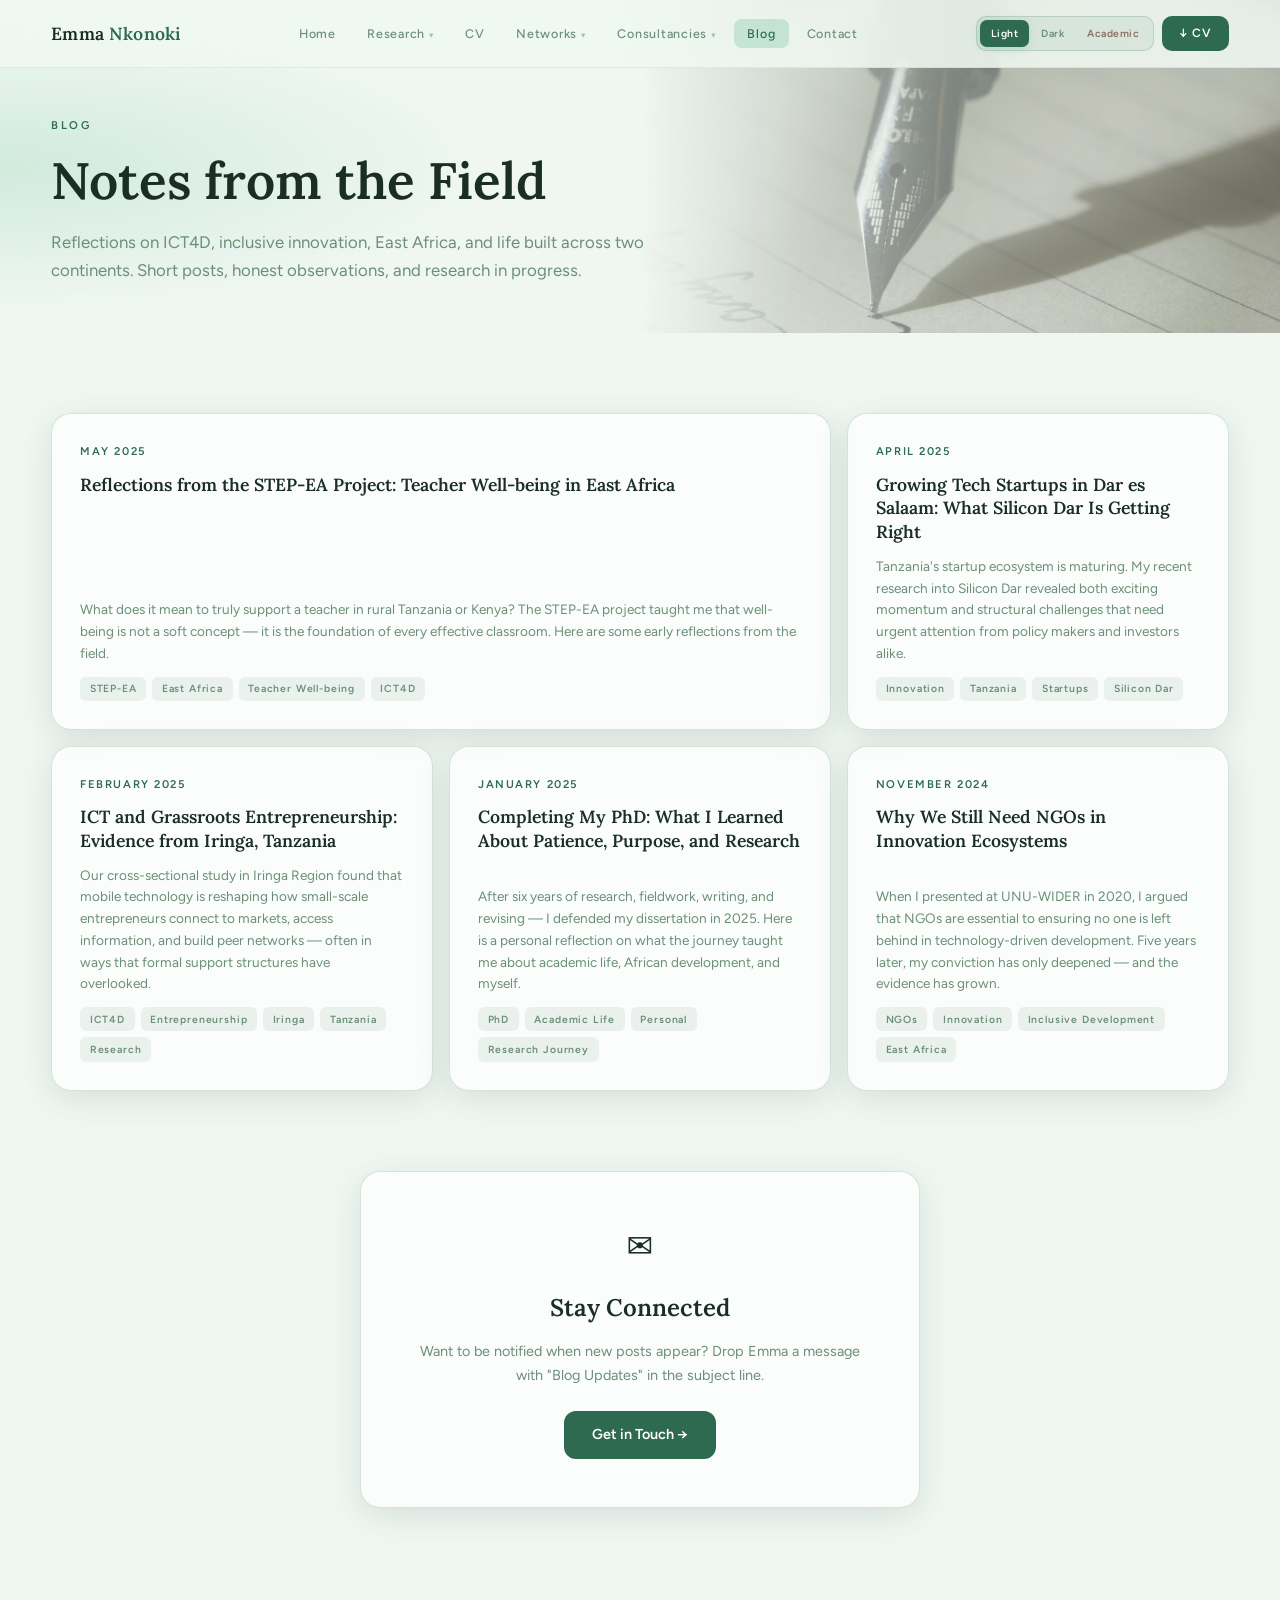
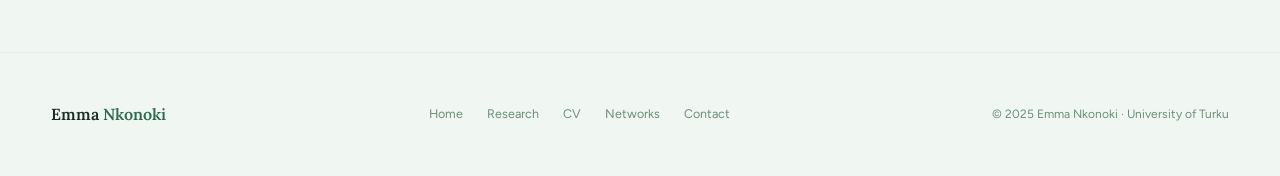
==== blog/index.html @ 70ad850a "Initial commit: Dr. Emma Nkonoki personal academic website" ====
<!DOCTYPE html>
<html lang="en" data-theme="light">
<head>
  <meta charset="UTF-8" />
  <meta name="viewport" content="width=device-width, initial-scale=1.0" />
  <meta name="description" content="Blog by Dr. Emma Nkonoki — reflections on ICT4D, East Africa, innovation, and life between two continents." />
  <title>Blog — Dr. Emma Nkonoki</title>
  <link rel="preconnect" href="https://fonts.googleapis.com" />
  <link rel="preconnect" href="https://fonts.gstatic.com" crossorigin />
  <link href="https://fonts.googleapis.com/css2?family=Lora:ital,wght@0,400;0,500;0,600;0,700;1,400;1,500&family=Figtree:wght@300;400;500;600;700&display=swap" rel="stylesheet" />
  <link rel="stylesheet" href="../css/styles.css" />
</head>
<body>

<!-- ═══ NAVIGATION ═══ -->
<nav class="nav" role="navigation" aria-label="Main navigation">
  <div class="container nav-inner">
    <a href="../index.html" class="nav-logo">Emma <span>Nkonoki</span></a>
    <ul class="nav-links" role="list">
      <li><a href="../index.html">Home</a></li>
      <li class="has-dropdown"><a href="../research.html">Research</a>
        <ul class="nav-dropdown" role="menu" aria-label="Research submenu">
          <li><a href="../research.html#projects">Current Research</a></li>
          <li><a href="../research.html#publications">Publications</a></li>
        </ul>
      </li>
      <li><a href="../resume.html">CV</a></li>
      <li class="has-dropdown"><a href="../activities.html">Networks</a>
        <ul class="nav-dropdown" role="menu" aria-label="Networks submenu">
          <li><a href="../activities.html#activities">Activities</a></li>
          <li><a href="../activities.html#affiliations">Affiliations</a></li>
        </ul>
      </li>
      <li class="has-dropdown"><a href="../consultancies.html">Consultancies</a>
        <ul class="nav-dropdown" role="menu" aria-label="Consultancies submenu">
          <li><a href="../consultancies.html#services">Services</a></li>
          <li><a href="../consultancies.html#teaching">Teaching</a></li>
        </ul>
      </li>
      <li><a href="index.html" class="active">Blog</a></li>
      <li><a href="../contact.html">Contact</a></li>
    </ul>
    <div class="nav-actions">
      <div class="theme-switcher" role="group" aria-label="Select theme">
        <button class="theme-btn active" data-theme="light">Light</button>
        <button class="theme-btn" data-theme="dark">Dark</button>
        <button class="theme-btn" data-theme="academic">Academic</button>
      </div>
      <a href="#" class="nav-cta">↓ CV</a>
    </div>
    <button class="hamburger" aria-label="Toggle menu" aria-expanded="false" aria-controls="mobile-menu">
      <span></span><span></span><span></span>
    </button>
  </div>
</nav>
<div class="mobile-menu" id="mobile-menu" role="menu">
  <a href="../index.html" role="menuitem">Home</a>
  <a href="../research.html" role="menuitem">Research</a>
  <a href="../research.html#projects" role="menuitem" class="nav-sub-link">↳ Current Research</a>
  <a href="../research.html#publications" role="menuitem" class="nav-sub-link">↳ Publications</a>
  <a href="../resume.html" role="menuitem">CV & Experience</a>
  <a href="../activities.html" role="menuitem">Networks</a>
  <a href="../activities.html#activities" role="menuitem" class="nav-sub-link">↳ Activities</a>
  <a href="../activities.html#affiliations" role="menuitem" class="nav-sub-link">↳ Affiliations</a>
  <a href="../consultancies.html" role="menuitem">Consultancies</a>
  <a href="../consultancies.html#services" role="menuitem" class="nav-sub-link">↳ Services</a>
  <a href="../consultancies.html#teaching" role="menuitem" class="nav-sub-link">↳ Teaching</a>
  <a href="index.html" role="menuitem">Blog</a>
  <a href="../contact.html" role="menuitem">Contact</a>
  <div style="border-top:1px solid var(--border-light);padding-top:1rem;margin-top:0.5rem;display:flex;gap:6px;">
    <button class="theme-btn" data-theme="light" style="flex:1;border:1px solid var(--border);border-radius:8px;padding:0.4rem;">Light</button>
    <button class="theme-btn" data-theme="dark"  style="flex:1;border:1px solid var(--border);border-radius:8px;padding:0.4rem;">Dark</button>
    <button class="theme-btn" data-theme="academic" style="flex:1;border:1px solid var(--border);border-radius:8px;padding:0.4rem;">Academic</button>
  </div>
</div>

<!-- ═══ PAGE HEADER ═══ -->
<header class="page-header" aria-labelledby="page-heading">
  <!-- blog is one level deep, so path goes up one folder -->
  <div class="page-header-photo right" style="background-image:url('../assets/images/headers/blog.jpg')" aria-hidden="true"></div>
  <div class="container">
    <span class="section-label reveal">Blog</span>
    <h1 class="section-title reveal" id="page-heading" style="font-size:clamp(2.2rem,4vw,3.5rem);">
      Notes from the Field
    </h1>
    <p class="section-subtitle reveal reveal-delay-1">
      Reflections on ICT4D, inclusive innovation, East Africa, and life built across two continents.
      Short posts, honest observations, and research in progress.
    </p>
  </div>
</header>

<!-- ═══ BLOG POSTS ═══ -->
<section class="section" aria-label="Blog posts">
  <div class="container">
    <div id="blog-posts" class="blog-grid" role="feed" aria-label="Blog post list" aria-busy="true">
      <!-- Posts loaded dynamically from posts.json -->
      <div style="grid-column:1/-1;text-align:center;padding:3rem;color:var(--text-muted);">
        <svg width="32" height="32" viewBox="0 0 24 24" fill="none" stroke="currentColor" stroke-width="1.5" style="margin:0 auto 1rem;display:block;animation:spin 1s linear infinite;" aria-hidden="true">
          <path d="M21 12a9 9 0 11-18 0 9 9 0 0118 0z" stroke-opacity="0.3"/>
          <path d="M21 12a9 9 0 00-9-9"/>
        </svg>
        <style>@keyframes spin{to{transform:rotate(360deg)}}</style>
        Loading posts…
      </div>
    </div>
  </div>
</section>

<!-- ═══ SUBSCRIBE / CONTACT ═══ -->
<section class="section" style="padding-top:0;" aria-label="Stay connected">
  <div class="container">
    <div class="glass" style="padding:3rem;text-align:center;max-width:560px;margin:0 auto;">
      <div style="font-size:2rem;margin-bottom:1rem;" aria-hidden="true">✉️</div>
      <h2 style="font-family:var(--serif);font-size:1.5rem;font-weight:600;color:var(--text);margin-bottom:0.75rem;">
        Stay Connected
      </h2>
      <p style="font-size:0.9rem;color:var(--text-muted);line-height:1.65;margin-bottom:1.5rem;">
        Want to be notified when new posts appear? Drop Emma a message with "Blog Updates" in the subject line.
      </p>
      <a href="../contact.html" style="display:inline-flex;align-items:center;gap:6px;padding:0.75rem 1.75rem;background:var(--accent);color:white;border-radius:12px;font-weight:600;font-size:0.9rem;">
        Get in Touch →
      </a>
    </div>
  </div>
</section>

<!-- ═══ FOOTER ═══ -->
<footer class="footer" role="contentinfo">
  <div class="container">
    <div class="footer-inner">
      <div class="footer-logo">Emma <span>Nkonoki</span></div>
      <nav class="footer-links" aria-label="Footer navigation">
        <a href="../index.html">Home</a>
        <a href="../research.html">Research</a>
        <a href="../resume.html">CV</a>
        <a href="../activities.html">Networks</a>
        <a href="../contact.html">Contact</a>
      </nav>
      <p class="footer-copy">© 2025 Emma Nkonoki · University of Turku</p>
    </div>
  </div>
</footer>

<script src="../js/main.js"></script>
</body>
</html>
---- css/styles.css ----
/* ═══════════════════════════════════════════════════════
   DR. EMMA NKONOKI — PERSONAL ACADEMIC WEBSITE
   Design System: Tanzanian Green × Finnish Minimalism
   Liquid Glass Aesthetic | Bento Grid Layout | 2026
   ═══════════════════════════════════════════════════════ */

@import url('https://fonts.googleapis.com/css2?family=Lora:ital,wght@0,400;0,500;0,600;0,700;1,400;1,500&family=Figtree:wght@300;400;500;600;700&display=swap');

/* ─── THEME VARIABLES ─────────────────────────────────── */
:root {
  /* Tanzanian Green Palette */
  --tz-deep:    #1A3D2E;
  --tz-forest:  #2D6A4F;
  --tz-mid:     #40916C;
  --tz-bright:  #52B788;
  --tz-light:   #95D5B2;
  --tz-pale:    #D8F3DC;

  /* Light Theme (default) */
  --bg:           #F0F7F2;
  --bg-alt:       #E6F2EA;
  --surface:      rgba(255, 255, 255, 0.72);
  --surface-dark: rgba(255, 255, 255, 0.45);
  --text:         #1A2E25;
  --text-mid:     #3A5A47;
  --text-muted:   #6B8F78;
  --accent:       var(--tz-forest);
  --accent-light: var(--tz-bright);
  --accent-glow:  rgba(82, 183, 136, 0.25);
  --border:       rgba(45, 106, 79, 0.18);
  --border-light: rgba(45, 106, 79, 0.08);
  --shadow-sm:    0 2px 12px rgba(26, 61, 46, 0.08);
  --shadow-md:    0 8px 32px rgba(26, 61, 46, 0.12);
  --shadow-lg:    0 24px 64px rgba(26, 61, 46, 0.16);
  --nav-blur:     rgba(240, 247, 242, 0.88);

  /* Typography */
  --serif:  'Lora', Georgia, serif;
  --sans:   'Figtree', system-ui, sans-serif;

  /* Layout */
  --max-w:    1200px;
  --nav-h:    68px;
  --radius-sm: 12px;
  --radius:    20px;
  --radius-lg: 28px;
  --transition: 0.3s cubic-bezier(0.4, 0, 0.2, 1);
}

/* ─── DARK THEME ──────────────────────────────────────── */
[data-theme="dark"] {
  --bg:           #080F0C;
  --bg-alt:       #0D1A14;
  --surface:      rgba(18, 42, 30, 0.65);
  --surface-dark: rgba(12, 28, 20, 0.80);
  --text:         #E4F2EB;
  --text-mid:     #A8CBB5;
  --text-muted:   #6A9178;
  --accent:       #52B788;
  --accent-light: #95D5B2;
  --accent-glow:  rgba(82, 183, 136, 0.20);
  --border:       rgba(82, 183, 136, 0.20);
  --border-light: rgba(82, 183, 136, 0.08);
  --shadow-sm:    0 2px 12px rgba(0, 0, 0, 0.3);
  --shadow-md:    0 8px 32px rgba(0, 0, 0, 0.4);
  --shadow-lg:    0 24px 64px rgba(0, 0, 0, 0.5);
  --nav-blur:     rgba(8, 15, 12, 0.88);
}

/* ─── ACADEMIC THEME ──────────────────────────────────── */
[data-theme="academic"] {
  --bg:           #F5F0E8;
  --bg-alt:       #EDE6D8;
  --surface:      rgba(255, 251, 245, 0.75);
  --surface-dark: rgba(240, 234, 220, 0.60);
  --text:         #2A1F12;
  --text-mid:     #5A4530;
  --text-muted:   #8A7060;
  --accent:       var(--tz-forest);
  --accent-light: var(--tz-mid);
  --accent-glow:  rgba(45, 106, 79, 0.18);
  --border:       rgba(45, 106, 79, 0.20);
  --border-light: rgba(45, 106, 79, 0.08);
  --shadow-sm:    0 2px 12px rgba(42, 31, 18, 0.08);
  --shadow-md:    0 8px 32px rgba(42, 31, 18, 0.12);
  --shadow-lg:    0 24px 64px rgba(42, 31, 18, 0.16);
  --nav-blur:     rgba(245, 240, 232, 0.90);
}

/* ─── RESET & BASE ────────────────────────────────────── */
*, *::before, *::after { box-sizing: border-box; margin: 0; padding: 0; }

html {
  scroll-behavior: smooth;
  font-size: 16px;
}

body {
  font-family: var(--sans);
  background-color: var(--bg);
  color: var(--text);
  line-height: 1.65;
  -webkit-font-smoothing: antialiased;
  overflow-x: hidden;
  transition: background-color 0.4s ease, color 0.4s ease;
}

img { display: block; max-width: 100%; height: auto; }
a  { color: inherit; text-decoration: none; }
ul { list-style: none; }
button { cursor: pointer; border: none; background: none; font: inherit; }

/* ─── UTILITY ─────────────────────────────────────────── */
.container {
  width: 92%;
  max-width: var(--max-w);
  margin-inline: auto;
}

.section-label {
  font-family: var(--sans);
  font-size: 0.7rem;
  font-weight: 600;
  letter-spacing: 0.22em;
  text-transform: uppercase;
  color: var(--accent);
  display: block;
  margin-bottom: 1rem;
}

.section-title {
  font-family: var(--serif);
  font-size: clamp(1.8rem, 3.5vw, 2.8rem);
  font-weight: 600;
  line-height: 1.2;
  color: var(--text);
  margin-bottom: 1rem;
}

.section-subtitle {
  font-size: 1.05rem;
  color: var(--text-muted);
  max-width: 640px;
  line-height: 1.7;
}

.sr-only {
  position: absolute; width: 1px; height: 1px;
  padding: 0; margin: -1px; overflow: hidden;
  clip: rect(0,0,0,0); border: 0;
}

/* ─── GLASS CARD SYSTEM ───────────────────────────────── */
.glass {
  background: var(--surface);
  backdrop-filter: blur(24px) saturate(160%);
  -webkit-backdrop-filter: blur(24px) saturate(160%);
  border: 1px solid var(--border);
  border-radius: var(--radius);
  box-shadow: var(--shadow-md), inset 0 1px 0 rgba(255,255,255,0.15);
  transition: transform var(--transition), box-shadow var(--transition);
}

.glass:hover {
  transform: translateY(-2px);
  box-shadow: var(--shadow-lg), inset 0 1px 0 rgba(255,255,255,0.2);
}

.glass-dark {
  background: var(--surface-dark);
  backdrop-filter: blur(32px) saturate(180%);
  -webkit-backdrop-filter: blur(32px) saturate(180%);
  border: 1px solid var(--border);
  border-radius: var(--radius);
  box-shadow: var(--shadow-lg);
}

/* ─── NAVIGATION ──────────────────────────────────────── */
.nav {
  position: fixed;
  top: 0; left: 0; right: 0;
  z-index: 200;
  height: var(--nav-h);
  background: var(--nav-blur);
  backdrop-filter: blur(20px) saturate(180%);
  -webkit-backdrop-filter: blur(20px) saturate(180%);
  border-bottom: 1px solid var(--border-light);
  transition: box-shadow var(--transition), border-color var(--transition);
}

.nav.scrolled {
  box-shadow: var(--shadow-sm);
  border-color: var(--border);
}

.nav-inner {
  height: 100%;
  display: flex;
  align-items: center;
  justify-content: space-between;
  gap: 2rem;
}

.nav-logo {
  font-family: var(--serif);
  font-size: 1.1rem;
  font-weight: 600;
  color: var(--text);
  letter-spacing: 0.01em;
  white-space: nowrap;
  flex-shrink: 0;
}

.nav-logo span {
  color: var(--accent);
}

.nav-links {
  display: flex;
  align-items: center;
  gap: 0.25rem;
}

.nav-links a {
  font-size: 0.78rem;
  font-weight: 500;
  letter-spacing: 0.06em;
  color: var(--text-muted);
  padding: 0.45rem 0.85rem;
  border-radius: 8px;
  transition: color var(--transition), background var(--transition);
}

.nav-links a:hover,
.nav-links a.active {
  color: var(--accent);
  background: var(--accent-glow);
}

.nav-actions {
  display: flex;
  align-items: center;
  gap: 0.5rem;
  flex-shrink: 0;
}

.theme-switcher {
  display: flex;
  align-items: center;
  gap: 2px;
  background: var(--border-light);
  border: 1px solid var(--border);
  border-radius: 10px;
  padding: 3px;
}

.theme-btn {
  font-size: 0.65rem;
  font-weight: 600;
  letter-spacing: 0.05em;
  padding: 0.3rem 0.65rem;
  border-radius: 7px;
  color: var(--text-muted);
  transition: all 0.2s;
}

.theme-btn.active {
  background: var(--accent);
  color: white;
  box-shadow: 0 2px 8px var(--accent-glow);
}

.nav-cta {
  font-size: 0.75rem;
  font-weight: 600;
  letter-spacing: 0.04em;
  padding: 0.5rem 1.1rem;
  background: var(--accent);
  color: white !important;
  border-radius: 10px;
  transition: all var(--transition);
}

.nav-cta:hover {
  background: var(--tz-deep);
  transform: translateY(-1px);
  box-shadow: 0 4px 16px var(--accent-glow);
}

/* Hamburger */
.hamburger {
  display: none;
  flex-direction: column;
  gap: 5px;
  padding: 4px;
  color: var(--text);
}

.hamburger span {
  display: block;
  width: 22px;
  height: 1.5px;
  background: currentColor;
  transition: var(--transition);
  transform-origin: center;
}

.hamburger.open span:nth-child(1) { transform: rotate(45deg) translate(5px, 5px); }
.hamburger.open span:nth-child(2) { opacity: 0; transform: scaleX(0); }
.hamburger.open span:nth-child(3) { transform: rotate(-45deg) translate(5px, -5px); }

.mobile-menu {
  display: none;
  position: fixed;
  top: var(--nav-h);
  left: 0; right: 0;
  background: var(--nav-blur);
  backdrop-filter: blur(24px);
  -webkit-backdrop-filter: blur(24px);
  border-bottom: 1px solid var(--border);
  padding: 1.5rem;
  z-index: 199;
  flex-direction: column;
  gap: 0.5rem;
}

.mobile-menu.open { display: flex; }

.mobile-menu a {
  padding: 0.75rem 1rem;
  border-radius: 10px;
  color: var(--text-mid);
  font-weight: 500;
  font-size: 0.95rem;
  transition: all 0.2s;
}

.mobile-menu a:hover { background: var(--accent-glow); color: var(--accent); }

/* ─── PAGE HERO BACKGROUND ────────────────────────────── */
.page-top {
  padding-top: calc(var(--nav-h) + 3rem);
  padding-bottom: 5rem;
  position: relative;
  overflow: hidden;
}

.page-top::before {
  content: '';
  position: absolute;
  inset: 0;
  background:
    radial-gradient(ellipse 80% 60% at 10% 0%, rgba(82,183,136,0.22) 0%, transparent 60%),
    radial-gradient(ellipse 60% 80% at 90% 100%, rgba(45,106,79,0.18) 0%, transparent 60%);
  pointer-events: none;
  z-index: 0;
}

.page-top > * { position: relative; z-index: 1; }

/* ─── HERO SECTION (HOME) ─────────────────────────────── */
.hero-section {
  min-height: 100vh;
  display: flex;
  flex-direction: column;
  justify-content: center;
  padding-top: var(--nav-h);
  position: relative;
  overflow: hidden;
}

/* Mesh gradient background */
.hero-bg {
  position: absolute;
  inset: 0;
  background:
    radial-gradient(ellipse 70% 60% at 15% 15%, rgba(82,183,136,0.28) 0%, transparent 55%),
    radial-gradient(ellipse 50% 70% at 85% 85%, rgba(45,106,79,0.22) 0%, transparent 60%),
    radial-gradient(ellipse 80% 40% at 50% 0%, rgba(26,61,46,0.15) 0%, transparent 50%),
    var(--bg);
  z-index: 0;
}

[data-theme="dark"] .hero-bg {
  background:
    radial-gradient(ellipse 70% 60% at 15% 15%, rgba(82,183,136,0.18) 0%, transparent 55%),
    radial-gradient(ellipse 50% 70% at 85% 85%, rgba(45,106,79,0.22) 0%, transparent 60%),
    radial-gradient(ellipse 80% 40% at 50% 0%, rgba(26,61,46,0.35) 0%, transparent 50%),
    var(--bg);
}

.hero-content {
  position: relative;
  z-index: 1;
  padding: 2rem 0 4rem;
}

/* ─── BENTO GRID ──────────────────────────────────────── */
.bento-hero {
  display: grid;
  grid-template-columns: 1.5fr 0.9fr 1fr;
  grid-template-rows: 1fr 0.75fr;
  grid-template-areas:
    "bio     bio    photo"
    "tagline contact photo";
  gap: 16px;
  min-height: 70vh;
}

/* Bio Card */
.bento-bio {
  grid-area: bio;
  padding: 2.5rem;
  display: flex;
  flex-direction: column;
  justify-content: space-between;
  background: var(--surface);
  backdrop-filter: blur(24px) saturate(160%);
  -webkit-backdrop-filter: blur(24px) saturate(160%);
  border: 1px solid var(--border);
  border-radius: var(--radius-lg);
  box-shadow: var(--shadow-md), inset 0 1px 0 rgba(255,255,255,0.18);
  position: relative;
  overflow: hidden;
}

.bento-bio::before {
  content: '';
  position: absolute;
  top: -60px; right: -60px;
  width: 200px; height: 200px;
  background: radial-gradient(circle, var(--accent-glow) 0%, transparent 70%);
  pointer-events: none;
}

.bio-tag {
  display: inline-flex;
  align-items: center;
  gap: 6px;
  font-size: 0.68rem;
  font-weight: 600;
  letter-spacing: 0.18em;
  text-transform: uppercase;
  color: var(--accent);
  background: var(--accent-glow);
  border: 1px solid rgba(82,183,136,0.3);
  padding: 0.35rem 0.8rem;
  border-radius: 100px;
  width: fit-content;
  margin-bottom: 1.25rem;
}

.bio-tag::before {
  content: '';
  width: 6px; height: 6px;
  border-radius: 50%;
  background: var(--accent);
  animation: pulse-dot 2s ease infinite;
}

@keyframes pulse-dot {
  0%, 100% { opacity: 1; transform: scale(1); }
  50%       { opacity: 0.5; transform: scale(0.7); }
}

.bio-name {
  font-family: var(--serif);
  font-size: clamp(2rem, 4vw, 3.2rem);
  font-weight: 700;
  line-height: 1.1;
  color: var(--text);
  margin-bottom: 0.5rem;
}

.bio-title {
  font-size: 1rem;
  font-weight: 500;
  color: var(--text-mid);
  margin-bottom: 0.35rem;
}

.bio-institution {
  font-size: 0.85rem;
  color: var(--text-muted);
  margin-bottom: 1.5rem;
}

.bio-location {
  display: flex;
  align-items: center;
  gap: 6px;
  font-size: 0.82rem;
  color: var(--text-muted);
}

.bio-location svg { color: var(--accent); flex-shrink: 0; }

.bio-bottom {
  display: flex;
  align-items: center;
  gap: 1rem;
  flex-wrap: wrap;
  margin-top: 1.5rem;
}

.bio-pill {
  font-size: 0.72rem;
  font-weight: 500;
  letter-spacing: 0.04em;
  padding: 0.4rem 0.9rem;
  border-radius: 100px;
  background: var(--border-light);
  border: 1px solid var(--border);
  color: var(--text-mid);
}

/* Photo Card */
.bento-photo {
  grid-area: photo;
  background: linear-gradient(155deg, var(--tz-deep) 0%, #0D2018 40%, #1A3D2E 100%);
  border-radius: var(--radius-lg);
  border: 1px solid rgba(82,183,136,0.2);
  box-shadow: var(--shadow-lg);
  display: flex;
  align-items: center;
  justify-content: center;
  position: relative;
  overflow: hidden;
}

.bento-photo::before {
  content: '';
  position: absolute;
  top: -30%; left: -30%;
  width: 160%; height: 160%;
  background: radial-gradient(ellipse at 40% 30%, rgba(82,183,136,0.25) 0%, transparent 55%);
  pointer-events: none;
}

.photo-placeholder {
  display: flex;
  flex-direction: column;
  align-items: center;
  gap: 1rem;
  color: rgba(255,255,255,0.4);
  position: relative;
  z-index: 1;
  padding: 2rem;
}

.photo-placeholder svg {
  width: 72px; height: 72px;
  color: rgba(82,183,136,0.6);
}

.photo-placeholder-text {
  font-size: 0.72rem;
  font-weight: 500;
  letter-spacing: 0.1em;
  text-transform: uppercase;
  text-align: center;
  line-height: 1.6;
}

.photo-placeholder-text strong {
  display: block;
  color: rgba(255,255,255,0.7);
  font-size: 0.85rem;
  margin-bottom: 0.25rem;
}

.bento-photo img {
  width: 100%; height: 100%;
  object-fit: cover;
  object-position: center top;
}

/* Tagline Card */
.bento-tagline {
  grid-area: tagline;
  padding: 2rem;
  background: linear-gradient(135deg, var(--tz-forest), var(--tz-mid));
  border-radius: var(--radius);
  box-shadow: var(--shadow-md);
  display: flex;
  flex-direction: column;
  justify-content: center;
  position: relative;
  overflow: hidden;
}

.bento-tagline::before {
  content: '';
  position: absolute;
  bottom: -20px; right: -20px;
  width: 100px; height: 100px;
  background: rgba(255,255,255,0.06);
  border-radius: 50%;
}

.bento-tagline p {
  font-family: var(--serif);
  font-style: italic;
  font-size: 1.1rem;
  line-height: 1.5;
  color: rgba(255,255,255,0.92);
  position: relative;
  z-index: 1;
}

.bento-tagline cite {
  display: block;
  font-family: var(--sans);
  font-style: normal;
  font-size: 0.7rem;
  font-weight: 600;
  letter-spacing: 0.14em;
  text-transform: uppercase;
  color: rgba(255,255,255,0.5);
  margin-top: 1rem;
  position: relative;
  z-index: 1;
}

/* Contact Card */
.bento-contact {
  grid-area: contact;
  padding: 1.75rem;
  background: var(--surface);
  backdrop-filter: blur(24px) saturate(160%);
  -webkit-backdrop-filter: blur(24px) saturate(160%);
  border: 1px solid var(--border);
  border-radius: var(--radius);
  box-shadow: var(--shadow-md);
  display: flex;
  flex-direction: column;
  gap: 0.75rem;
}

.contact-label {
  font-size: 0.68rem;
  font-weight: 600;
  letter-spacing: 0.2em;
  text-transform: uppercase;
  color: var(--accent);
  margin-bottom: 0.25rem;
}

.contact-item {
  display: flex;
  align-items: center;
  gap: 0.6rem;
  font-size: 0.8rem;
  color: var(--text-muted);
  transition: color var(--transition);
}

.contact-item:hover { color: var(--accent); }
.contact-item svg { flex-shrink: 0; color: var(--accent); }

.social-row {
  display: flex;
  gap: 0.5rem;
  margin-top: 0.5rem;
}

.social-btn {
  display: flex;
  align-items: center;
  justify-content: center;
  width: 34px; height: 34px;
  border-radius: 9px;
  background: var(--border-light);
  border: 1px solid var(--border);
  color: var(--text-muted);
  transition: all var(--transition);
}

.social-btn:hover {
  background: var(--accent);
  border-color: var(--accent);
  color: white;
  transform: translateY(-2px);
  box-shadow: 0 4px 12px var(--accent-glow);
}

.cv-btn {
  display: flex;
  align-items: center;
  justify-content: center;
  gap: 6px;
  width: 100%;
  padding: 0.6rem 1rem;
  background: var(--accent);
  color: white;
  border-radius: 10px;
  font-size: 0.78rem;
  font-weight: 600;
  letter-spacing: 0.05em;
  margin-top: auto;
  transition: all var(--transition);
}

.cv-btn:hover {
  background: var(--tz-deep);
  box-shadow: 0 4px 16px var(--accent-glow);
  transform: translateY(-1px);
}

/* ─── QUICK STATS ──────────────────────────────────────── */
.stats-section {
  padding: 3rem 0 5rem;
  position: relative;
  z-index: 1;
}

.stats-grid {
  display: grid;
  grid-template-columns: repeat(4, 1fr);
  gap: 16px;
}

.stat-card {
  padding: 1.75rem 1.5rem;
  text-align: center;
  position: relative;
  overflow: hidden;
}

.stat-card::after {
  content: '';
  position: absolute;
  bottom: 0; left: 50%;
  transform: translateX(-50%);
  width: 40px; height: 2px;
  background: var(--accent);
  border-radius: 2px;
  opacity: 0.5;
}

.stat-number {
  font-family: var(--serif);
  font-size: 2.8rem;
  font-weight: 700;
  color: var(--accent);
  line-height: 1;
  margin-bottom: 0.5rem;
  letter-spacing: -0.02em;
}

.stat-label {
  font-size: 0.75rem;
  font-weight: 500;
  letter-spacing: 0.08em;
  text-transform: uppercase;
  color: var(--text-muted);
  line-height: 1.4;
}

/* ─── SECTION WRAPPER ─────────────────────────────────── */
.section {
  padding: 5rem 0;
}

.section-header {
  display: flex;
  align-items: flex-end;
  justify-content: space-between;
  margin-bottom: 2.5rem;
  gap: 2rem;
}

.section-link {
  font-size: 0.78rem;
  font-weight: 600;
  letter-spacing: 0.06em;
  color: var(--accent);
  display: flex;
  align-items: center;
  gap: 4px;
  flex-shrink: 0;
  transition: gap var(--transition);
}

.section-link:hover { gap: 8px; }

/* ─── PROJECT CARDS ───────────────────────────────────── */
.projects-grid {
  display: grid;
  grid-template-columns: repeat(3, 1fr);
  gap: 16px;
}

.project-card {
  padding: 2rem;
  display: flex;
  flex-direction: column;
  gap: 1rem;
  cursor: pointer;
  position: relative;
  overflow: hidden;
}

.project-card.featured {
  grid-column: span 2;
}

.project-tag {
  font-size: 0.65rem;
  font-weight: 700;
  letter-spacing: 0.2em;
  text-transform: uppercase;
  padding: 0.3rem 0.75rem;
  border-radius: 100px;
  background: var(--accent-glow);
  color: var(--accent);
  border: 1px solid rgba(82,183,136,0.25);
  width: fit-content;
}

.project-card h3 {
  font-family: var(--serif);
  font-size: 1.25rem;
  font-weight: 600;
  color: var(--text);
  line-height: 1.3;
}

.project-card p {
  font-size: 0.88rem;
  color: var(--text-muted);
  line-height: 1.65;
  flex: 1;
}

.project-meta {
  display: flex;
  align-items: center;
  gap: 1rem;
  font-size: 0.75rem;
  color: var(--text-muted);
  border-top: 1px solid var(--border-light);
  padding-top: 1rem;
}

.project-status {
  display: flex;
  align-items: center;
  gap: 5px;
  font-weight: 500;
}

.status-dot {
  width: 7px; height: 7px;
  border-radius: 50%;
  background: var(--accent);
  animation: pulse-dot 2s ease infinite;
}

.status-dot.inactive { background: var(--text-muted); animation: none; }

/* ─── PUBLICATIONS ────────────────────────────────────── */
.pub-filters {
  display: flex;
  flex-wrap: wrap;
  gap: 8px;
  margin-bottom: 1.5rem;
}

.pub-filter-btn {
  font-size: 0.72rem;
  font-weight: 600;
  letter-spacing: 0.08em;
  padding: 0.4rem 1rem;
  border-radius: 100px;
  border: 1px solid var(--border);
  color: var(--text-muted);
  background: var(--surface);
  transition: all var(--transition);
}

.pub-filter-btn.active,
.pub-filter-btn:hover {
  background: var(--accent);
  border-color: var(--accent);
  color: white;
}

.pubs-grid {
  display: grid;
  grid-template-columns: repeat(2, 1fr);
  gap: 14px;
}

.pub-card {
  padding: 1.5rem;
  display: flex;
  flex-direction: column;
  gap: 0.75rem;
  transition: transform var(--transition), box-shadow var(--transition), opacity 0.3s;
}

.pub-card.hidden { display: none; }

.pub-card:hover { transform: translateY(-3px); box-shadow: var(--shadow-lg); }

.pub-badges {
  display: flex;
  flex-wrap: wrap;
  gap: 6px;
}

.pub-badge {
  font-size: 0.62rem;
  font-weight: 700;
  letter-spacing: 0.12em;
  text-transform: uppercase;
  padding: 0.22rem 0.6rem;
  border-radius: 6px;
}

.pub-badge.journal  { background: rgba(82,183,136,0.15); color: var(--tz-mid); }
.pub-badge.conf     { background: rgba(45,106,79,0.12); color: var(--tz-forest); }
.pub-badge.thesis   { background: rgba(26,61,46,0.12); color: var(--tz-deep); }
.pub-badge.chapter  { background: rgba(149,213,178,0.2); color: var(--tz-forest); }
.pub-badge.year     { background: var(--border-light); color: var(--text-muted); }
.pub-badge.review   { background: rgba(255,165,0,0.12); color: #b08000; }

[data-theme="dark"] .pub-badge.journal  { background: rgba(82,183,136,0.2);  color: var(--tz-light); }
[data-theme="dark"] .pub-badge.conf     { background: rgba(82,183,136,0.15); color: var(--tz-bright); }
[data-theme="dark"] .pub-badge.thesis   { background: rgba(149,213,178,0.1); color: var(--tz-light); }
[data-theme="dark"] .pub-badge.chapter  { background: rgba(149,213,178,0.1); color: var(--tz-bright); }

.pub-card h4 {
  font-family: var(--serif);
  font-size: 0.97rem;
  font-weight: 600;
  line-height: 1.45;
  color: var(--text);
}

.pub-venue {
  font-size: 0.8rem;
  color: var(--text-muted);
  font-style: italic;
}

.pub-authors {
  font-size: 0.75rem;
  color: var(--text-muted);
  line-height: 1.5;
}

.pub-link {
  display: inline-flex;
  align-items: center;
  gap: 4px;
  font-size: 0.72rem;
  font-weight: 600;
  color: var(--accent);
  margin-top: auto;
  transition: gap var(--transition);
}

.pub-link:hover { gap: 7px; }

/* ─── TIMELINE ────────────────────────────────────────── */
.timeline {
  position: relative;
  padding-left: 2.5rem;
}

.timeline::before {
  content: '';
  position: absolute;
  left: 0.5rem;
  top: 0; bottom: 0;
  width: 1px;
  background: linear-gradient(to bottom, var(--accent), transparent);
}

.timeline-item {
  position: relative;
  margin-bottom: 1.25rem;
}

.timeline-item::before {
  content: '';
  position: absolute;
  left: -2.08rem;
  top: 1.5rem;
  width: 10px; height: 10px;
  border-radius: 50%;
  background: var(--accent);
  border: 2px solid var(--bg);
  box-shadow: 0 0 0 3px var(--accent-glow);
}

.timeline-card {
  padding: 1.5rem;
}

.timeline-period {
  font-size: 0.68rem;
  font-weight: 700;
  letter-spacing: 0.16em;
  text-transform: uppercase;
  color: var(--accent);
  margin-bottom: 0.5rem;
}

.timeline-card h3 {
  font-family: var(--serif);
  font-size: 1.05rem;
  font-weight: 600;
  color: var(--text);
  margin-bottom: 0.2rem;
}

.timeline-org {
  font-size: 0.85rem;
  color: var(--text-muted);
  margin-bottom: 0.75rem;
}

.timeline-card p {
  font-size: 0.85rem;
  color: var(--text-muted);
  line-height: 1.65;
}

.timeline-type {
  font-size: 0.62rem;
  font-weight: 700;
  letter-spacing: 0.14em;
  text-transform: uppercase;
  padding: 0.22rem 0.6rem;
  border-radius: 6px;
  background: var(--border-light);
  color: var(--text-muted);
  width: fit-content;
  margin-bottom: 0.5rem;
}

/* ─── SKILLS CLOUD ────────────────────────────────────── */
.skills-bento {
  display: grid;
  grid-template-columns: repeat(4, 1fr);
  grid-auto-rows: 70px;
  gap: 10px;
}

.skill-cell {
  display: flex;
  align-items: center;
  justify-content: center;
  text-align: center;
  padding: 0.75rem;
  border-radius: var(--radius-sm);
  font-size: 0.78rem;
  font-weight: 500;
  color: var(--text-mid);
  background: var(--surface);
  border: 1px solid var(--border);
  transition: all var(--transition);
  cursor: default;
}

.skill-cell:hover {
  background: var(--accent);
  border-color: var(--accent);
  color: white;
  transform: scale(1.03);
}

.skill-cell.lg { grid-column: span 2; grid-row: span 2; font-size: 0.95rem; font-weight: 600; }
.skill-cell.md { grid-column: span 2; }
.skill-cell.accent {
  background: var(--accent-glow);
  border-color: rgba(82,183,136,0.3);
  color: var(--accent);
}

/* ─── AFFILIATION LOGOS ───────────────────────────────── */
.affil-grid {
  display: grid;
  grid-template-columns: repeat(auto-fill, minmax(160px, 1fr));
  grid-auto-flow: dense;
  gap: 14px;
}

.affil-card {
  padding: 1.5rem 1rem;
  display: flex;
  flex-direction: column;
  align-items: center;
  justify-content: center;
  gap: 0.75rem;
  text-align: center;
  min-height: 110px;
  cursor: pointer;
  text-decoration: none;
}

.affil-card.wide { grid-column: span 2; }

.affil-logo {
  width: 48px; height: 48px;
  border-radius: 12px;
  background: var(--accent-glow);
  display: flex;
  align-items: center;
  justify-content: center;
  font-size: 1.4rem;
  transition: transform var(--transition);
}

.affil-card:hover .affil-logo { transform: scale(1.15); }

.affil-name {
  font-size: 0.75rem;
  font-weight: 600;
  color: var(--text-mid);
  line-height: 1.3;
}

.affil-type {
  font-size: 0.65rem;
  color: var(--text-muted);
  letter-spacing: 0.06em;
}

/* ─── SERVICE CARDS ───────────────────────────────────── */
.services-grid {
  display: grid;
  grid-template-columns: repeat(3, 1fr);
  gap: 14px;
}

.service-card {
  padding: 2rem;
  display: flex;
  flex-direction: column;
  gap: 1rem;
}

.service-icon {
  width: 44px; height: 44px;
  border-radius: 12px;
  background: var(--accent-glow);
  display: flex;
  align-items: center;
  justify-content: center;
  font-size: 1.3rem;
  flex-shrink: 0;
}

.service-card h3 {
  font-family: var(--serif);
  font-size: 1.1rem;
  font-weight: 600;
  color: var(--text);
}

.service-card p {
  font-size: 0.85rem;
  color: var(--text-muted);
  line-height: 1.65;
  flex: 1;
}

/* ─── TEACHING LIST ───────────────────────────────────── */
.teaching-list {
  display: flex;
  flex-direction: column;
  gap: 10px;
}

.teaching-item {
  display: flex;
  align-items: center;
  justify-content: space-between;
  padding: 1.25rem 1.5rem;
  border-radius: var(--radius-sm);
  transition: all var(--transition);
}

.teaching-item:hover { transform: translateX(4px); }

.teaching-item h4 {
  font-family: var(--serif);
  font-size: 1rem;
  font-weight: 600;
  color: var(--text);
  margin-bottom: 0.2rem;
}

.teaching-item p {
  font-size: 0.8rem;
  color: var(--text-muted);
}

.teaching-level {
  font-size: 0.68rem;
  font-weight: 700;
  letter-spacing: 0.1em;
  text-transform: uppercase;
  color: var(--accent);
  background: var(--accent-glow);
  padding: 0.3rem 0.7rem;
  border-radius: 8px;
  flex-shrink: 0;
}

/* ─── BLOG ────────────────────────────────────────────── */
.blog-grid {
  display: grid;
  grid-template-columns: repeat(3, 1fr);
  gap: 16px;
}

.blog-card {
  padding: 1.75rem;
  display: flex;
  flex-direction: column;
  gap: 0.75rem;
  text-decoration: none;
  cursor: pointer;
}

.blog-card.featured { grid-column: span 2; }

.blog-date {
  font-size: 0.7rem;
  font-weight: 600;
  letter-spacing: 0.14em;
  text-transform: uppercase;
  color: var(--accent);
}

.blog-card h3 {
  font-family: var(--serif);
  font-size: 1.1rem;
  font-weight: 600;
  line-height: 1.35;
  color: var(--text);
  flex: 1;
}

.blog-card p {
  font-size: 0.85rem;
  color: var(--text-muted);
  line-height: 1.6;
}

.blog-tag-list {
  display: flex;
  flex-wrap: wrap;
  gap: 6px;
  margin-top: auto;
}

.blog-tag {
  font-size: 0.65rem;
  font-weight: 600;
  letter-spacing: 0.08em;
  padding: 0.22rem 0.6rem;
  border-radius: 6px;
  background: var(--border-light);
  color: var(--text-muted);
}

/* ─── CONTACT FORM ────────────────────────────────────── */
.contact-grid {
  display: grid;
  grid-template-columns: 1fr 1.4fr;
  gap: 24px;
  align-items: start;
}

.contact-info {
  padding: 2.5rem;
  display: flex;
  flex-direction: column;
  gap: 1.5rem;
}

.contact-info-item {
  display: flex;
  gap: 1rem;
  align-items: flex-start;
}

.contact-icon {
  width: 40px; height: 40px;
  border-radius: 10px;
  background: var(--accent-glow);
  display: flex;
  align-items: center;
  justify-content: center;
  flex-shrink: 0;
  color: var(--accent);
}

.contact-info-item p { font-size: 0.85rem; color: var(--text-muted); }
.contact-info-item strong { display: block; color: var(--text); font-weight: 600; margin-bottom: 0.15rem; }

.form-card {
  padding: 2.5rem;
}

.form-grid {
  display: grid;
  grid-template-columns: 1fr 1fr;
  gap: 1rem;
}

.form-group { display: flex; flex-direction: column; gap: 0.4rem; }
.form-group.full { grid-column: span 2; }

label {
  font-size: 0.75rem;
  font-weight: 600;
  letter-spacing: 0.06em;
  text-transform: uppercase;
  color: var(--text-muted);
}

input, textarea, select {
  padding: 0.8rem 1rem;
  border-radius: 10px;
  border: 1px solid var(--border);
  background: var(--border-light);
  color: var(--text);
  font-family: var(--sans);
  font-size: 0.9rem;
  transition: border-color var(--transition), box-shadow var(--transition);
  outline: none;
  width: 100%;
}

input:focus, textarea:focus, select:focus {
  border-color: var(--accent);
  box-shadow: 0 0 0 3px var(--accent-glow);
}

textarea { resize: vertical; min-height: 130px; }

.btn-submit {
  display: flex;
  align-items: center;
  justify-content: center;
  gap: 8px;
  width: 100%;
  padding: 0.9rem 2rem;
  background: var(--accent);
  color: white;
  border-radius: 12px;
  font-size: 0.9rem;
  font-weight: 600;
  letter-spacing: 0.04em;
  margin-top: 0.5rem;
  transition: all var(--transition);
}

.btn-submit:hover {
  background: var(--tz-deep);
  box-shadow: 0 6px 20px var(--accent-glow);
  transform: translateY(-2px);
}

/* ─── FOOTER ──────────────────────────────────────────── */
.footer {
  border-top: 1px solid var(--border-light);
  padding: 3rem 0;
  margin-top: 4rem;
}

.footer-inner {
  display: flex;
  align-items: center;
  justify-content: space-between;
  flex-wrap: wrap;
  gap: 1.5rem;
}

.footer-logo {
  font-family: var(--serif);
  font-size: 1rem;
  font-weight: 600;
  color: var(--text);
}

.footer-logo span { color: var(--accent); }

.footer-links {
  display: flex;
  gap: 1.5rem;
}

.footer-links a {
  font-size: 0.78rem;
  color: var(--text-muted);
  transition: color var(--transition);
}

.footer-links a:hover { color: var(--accent); }

.footer-copy {
  font-size: 0.75rem;
  color: var(--text-muted);
}

/* ─── SCROLL ANIMATIONS ───────────────────────────────── */
.reveal {
  opacity: 0;
  transform: translateY(24px);
  transition: opacity 0.6s ease, transform 0.6s ease;
}

.reveal.visible {
  opacity: 1;
  transform: translateY(0);
}

.reveal-delay-1 { transition-delay: 0.1s; }
.reveal-delay-2 { transition-delay: 0.2s; }
.reveal-delay-3 { transition-delay: 0.3s; }
.reveal-delay-4 { transition-delay: 0.4s; }

/* ─── PAGE HEADERS ────────────────────────────────────── */
.page-header {
  padding: calc(var(--nav-h) + 3rem) 0 3rem;
  position: relative;
  overflow: hidden;
  min-height: 260px;
}

.page-header::before {
  content: '';
  position: absolute;
  inset: 0;
  background:
    radial-gradient(ellipse 70% 80% at 0% 50%, rgba(82,183,136,0.20) 0%, transparent 55%),
    radial-gradient(ellipse 50% 60% at 100% 0%, rgba(45,106,79,0.15) 0%, transparent 55%);
  pointer-events: none;
  z-index: 1;
}

.page-header > .container { position: relative; z-index: 2; }

/* Decorative background photo — placed absolutely, fades in from the
   right so it sits behind the text without obscuring it */
.page-header-photo {
  position: absolute;
  top: 0;
  right: 0;
  width: 50%;
  height: 100%;
  background-size: cover;
  background-position: center top;
  background-repeat: no-repeat;
  pointer-events: none;
  z-index: 0;
  /* Fade from transparent on left to semi-opaque on right */
  mask-image: linear-gradient(to right, transparent 0%, rgba(0,0,0,0.45) 40%, rgba(0,0,0,0.65) 100%);
  -webkit-mask-image: linear-gradient(to right, transparent 0%, rgba(0,0,0,0.45) 40%, rgba(0,0,0,0.65) 100%);
}
/* Tint overlay so image doesn't fight with text */
.page-header-photo::after {
  content: '';
  position: absolute;
  inset: 0;
  background: linear-gradient(135deg, var(--tz-deep) 0%, transparent 60%);
  opacity: 0.4;
}
.page-header-photo.right {
  right: 0;
  left: auto;
}
[data-theme="dark"] .page-header-photo {
  mask-image: linear-gradient(to right, transparent 0%, rgba(0,0,0,0.55) 40%, rgba(0,0,0,0.8) 100%);
  -webkit-mask-image: linear-gradient(to right, transparent 0%, rgba(0,0,0,0.55) 40%, rgba(0,0,0,0.8) 100%);
}
@media (max-width: 768px) {
  .page-header-photo {
    width: 100%;
    opacity: 0.18;
    mask-image: none;
    -webkit-mask-image: none;
  }
}

/* ─── BACK TO TOP ─────────────────────────────────────── */
.back-to-top {
  position: fixed;
  bottom: 2rem;
  right: 2rem;
  z-index: 300;
  width: 44px;
  height: 44px;
  border-radius: 50%;
  background: var(--tz-forest);
  color: #fff;
  border: none;
  cursor: pointer;
  display: flex;
  align-items: center;
  justify-content: center;
  font-size: 1.1rem;
  box-shadow: 0 4px 20px rgba(26,61,46,0.35);
  opacity: 0;
  visibility: hidden;
  transform: translateY(12px);
  transition: opacity 0.25s ease, visibility 0.25s ease, transform 0.25s ease, background 0.2s;
}
.back-to-top:hover {
  background: var(--tz-mid);
  transform: translateY(0) scale(1.08);
}
.back-to-top.visible {
  opacity: 1;
  visibility: visible;
  transform: translateY(0);
}
@media (max-width: 600px) {
  .back-to-top { bottom: 1.2rem; right: 1.2rem; width: 40px; height: 40px; }
}

/* ─── INTRO TEXT (Home after bento) ──────────────────── */
.intro-section {
  padding: 4rem 0;
}

.intro-grid {
  display: grid;
  grid-template-columns: 1fr 1fr;
  gap: 4rem;
  align-items: center;
}

.intro-text h2 {
  font-family: var(--serif);
  font-size: clamp(1.6rem, 2.8vw, 2.2rem);
  font-weight: 600;
  line-height: 1.3;
  color: var(--text);
  margin-bottom: 1rem;
}

.intro-text p {
  font-size: 0.95rem;
  color: var(--text-muted);
  line-height: 1.75;
  margin-bottom: 0.75rem;
}

.intro-highlights {
  display: flex;
  flex-direction: column;
  gap: 10px;
}

.highlight-item {
  padding: 1.25rem 1.5rem;
  display: flex;
  align-items: flex-start;
  gap: 1rem;
}

.highlight-icon {
  font-size: 1.4rem;
  flex-shrink: 0;
  line-height: 1;
}

.highlight-item h4 {
  font-family: var(--serif);
  font-size: 0.95rem;
  font-weight: 600;
  color: var(--text);
  margin-bottom: 0.2rem;
}

.highlight-item p {
  font-size: 0.8rem;
  color: var(--text-muted);
  line-height: 1.55;
}

/* ─── RESPONSIVE ──────────────────────────────────────── */
@media (max-width: 1024px) {
  .bento-hero {
    grid-template-columns: 1fr 1fr;
    grid-template-rows: auto auto auto;
    grid-template-areas:
      "bio   photo"
      "tagline photo"
      "contact contact";
  }

  .projects-grid { grid-template-columns: 1fr 1fr; }
  .project-card.featured { grid-column: span 2; }
  .pubs-grid { grid-template-columns: 1fr; }
  .stats-grid { grid-template-columns: repeat(2, 1fr); }
  .services-grid { grid-template-columns: 1fr 1fr; }
  .contact-grid { grid-template-columns: 1fr; }
  .intro-grid { grid-template-columns: 1fr; gap: 2rem; }
  .blog-grid { grid-template-columns: 1fr 1fr; }
  .blog-card.featured { grid-column: span 2; }
  .skills-bento { grid-template-columns: repeat(3, 1fr); }
}

@media (max-width: 768px) {
  :root {
    --nav-h: 60px;
    --radius: 16px;
    --radius-lg: 20px;
  }

  .nav-links, .nav-actions { display: none; }
  .hamburger { display: flex; }

  .bento-hero {
    grid-template-columns: 1fr;
    grid-template-rows: auto;
    grid-template-areas:
      "bio"
      "photo"
      "tagline"
      "contact";
    min-height: unset;
  }

  .bento-photo { min-height: 240px; }
  .projects-grid { grid-template-columns: 1fr; }
  .project-card.featured { grid-column: span 1; }
  .stats-grid { grid-template-columns: repeat(2, 1fr); }
  .services-grid { grid-template-columns: 1fr; }
  .section-header { flex-direction: column; align-items: flex-start; }
  .affil-grid { grid-template-columns: repeat(2, 1fr); }
  .affil-card.wide { grid-column: span 1; }
  .skills-bento { grid-template-columns: repeat(2, 1fr); }
  .skill-cell.lg { grid-column: span 2; }
  .skill-cell.md { grid-column: span 2; }
  .form-grid { grid-template-columns: 1fr; }
  .form-group.full { grid-column: span 1; }
  .footer-inner { flex-direction: column; text-align: center; }
  .footer-links { justify-content: center; }
  .blog-grid { grid-template-columns: 1fr; }
  .blog-card.featured { grid-column: span 1; }
  .contact-grid { grid-template-columns: 1fr; }
}

@media (max-width: 480px) {
  .stats-grid { grid-template-columns: repeat(2, 1fr); }
  .stat-number { font-size: 2.2rem; }
  .bento-bio { padding: 1.75rem; }
  .bio-name { font-size: 2rem; }
}

/* ══════════════════════════════════════════════════════
   NAV DROPDOWNS
══════════════════════════════════════════════════════ */
.nav-links li.has-dropdown { position: relative; }

.nav-links li.has-dropdown > a::after {
  content: '▾';
  margin-left: 4px;
  font-size: 0.7em;
  opacity: 0.55;
  display: inline-block;
  transition: transform 0.2s ease, opacity 0.2s;
  vertical-align: middle;
}
.nav-links li.has-dropdown:hover > a::after,
.nav-links li.has-dropdown.open > a::after {
  transform: rotate(-180deg);
  opacity: 1;
}

/* Invisible hover bridge — fills the gap between the nav link and the
   dropdown so the mouse doesn't "fall through" and close the menu */
.nav-links li.has-dropdown::after {
  content: '';
  position: absolute;
  top: 100%;
  left: -10px;
  right: -10px;
  height: 14px;
  background: transparent;
  z-index: 199;
}

.nav-dropdown {
  position: absolute;
  top: calc(100% + 10px);
  left: 50%;
  transform: translateX(-50%) translateY(-6px);
  min-width: 178px;
  list-style: none;
  padding: 0.4rem;
  margin: 0;
  background: var(--surface);
  backdrop-filter: blur(24px) saturate(160%);
  -webkit-backdrop-filter: blur(24px) saturate(160%);
  border: 1px solid var(--border);
  border-radius: 14px;
  box-shadow: 0 8px 32px rgba(0,0,0,0.12), 0 2px 8px rgba(0,0,0,0.06);
  opacity: 0;
  visibility: hidden;
  pointer-events: none;
  /* Small delay on hide so mouse can cross the gap without the menu vanishing */
  transition: opacity 0.18s ease 0.08s, transform 0.18s ease 0.08s, visibility 0.18s 0.08s;
  z-index: 200;
}
.nav-dropdown::before {
  content: '';
  position: absolute;
  top: -5px;
  left: 50%;
  transform: translateX(-50%) rotate(45deg);
  width: 9px; height: 9px;
  background: var(--surface);
  border-left: 1px solid var(--border);
  border-top: 1px solid var(--border);
  border-radius: 2px;
}
.nav-links li.has-dropdown:hover .nav-dropdown,
.nav-links li.has-dropdown:focus-within .nav-dropdown,
.nav-links li.has-dropdown.open .nav-dropdown {
  opacity: 1;
  visibility: visible;
  pointer-events: auto;
  transform: translat  transform: translateX(-50%) translateY(0);
  transition-delay: 0s;
}
.nav-dropdown li { list-style: none; }
.nav-dropdown li a {
  display: block;
  padding: 0.5rem 0.9rem;
  border-radius: 9px;
  font-size: 0.84rem;
  font-weight: 500;
  color: var(--text);
  text-decoration: none;
  white-space: nowrap;
  transition: background 0.15s, color 0.15s;
}
.nav-dropdown li a:hover { background: var(--accent-glow); color: var(--accent); }

/* Mobile sub-links */
.mobile-menu .nav-sub-link {
  padding-left: 2.2rem !important;
  font-size: 0.87rem !important;
  color: var(--text-muted) !important;
  border-left: 2px solid var(--border);
  margin-left: 1rem;
}
.mobile-menu .nav-sub-link:hover { color: var(--accent) !important; }

/* ══════════════════════════════════════════════════════
   SPEAKING / ENGAGEMENT BENTO GRID (activities.html)
══════════════════════════════════════════════════════ */
.speaking-bento {
  display: grid;
  grid-template-columns: repeat(3, 1fr);
  gap: 1.5rem;
}

.engage-card {
  border-radius: var(--radius);
  overflow: hidden;
  display: flex;
  flex-direction: column;
}
.engage-card--featured { grid-column: span 2; grid-row: span 2; }

.engage-img { overflow: hidden; flex-shrink: 0; }
.engage-img img {
  width: 100%;
  height: 220px;
  object-fit: cover;
  transition: transform 0.45s ease;
  display: block;
}
.engage-img--sm img { height: 160px; }
.engage-card--featured .engage-img img { height: 300px; }
.engage-card:hover .engage-img img { transform: scale(1.05); }

.engage-body {
  padding: 1.3rem 1.5rem 1.5rem;
  flex: 1;
  display: flex;
  flex-direction: column;
  gap: 0.5rem;
}
.engage-body h3 {
  font-family: var(--serif);
  font-size: 1.05rem;
  font-weight: 600;
  color: var(--text);
  line-height: 1.35;
  margin: 0;
}
.engage-body p { font-size: 0.9rem; color: var(--text-muted); line-height: 1.65; margin: 0; }
.engage-card--featured .engage-body { padding: 1.6rem 1.8rem 1.8rem; }
.engage-card--featured .engage-body h3 { font-size: 1.2rem; }
.engage-card--featured .engage-body p { font-size: 0.93rem; }

@media (max-width: 900px) {
  .speaking-bento { grid-template-columns: repeat(2, 1fr); }
  .engage-card--featured { grid-column: span 2; grid-row: span 1; }
  .engage-card--featured .engage-img img { height: 220px; }
}
@media (max-width: 600px) {
  .speaking-bento { grid-template-columns: 1fr; }
  .engage-card--featured { grid-column: span 1; }
  .engage-img img,
  .engage-img--sm img,
  .engage-card--featured .engage-img img { height: 200px !important; }
}
mg { height: 200px !important; }
}
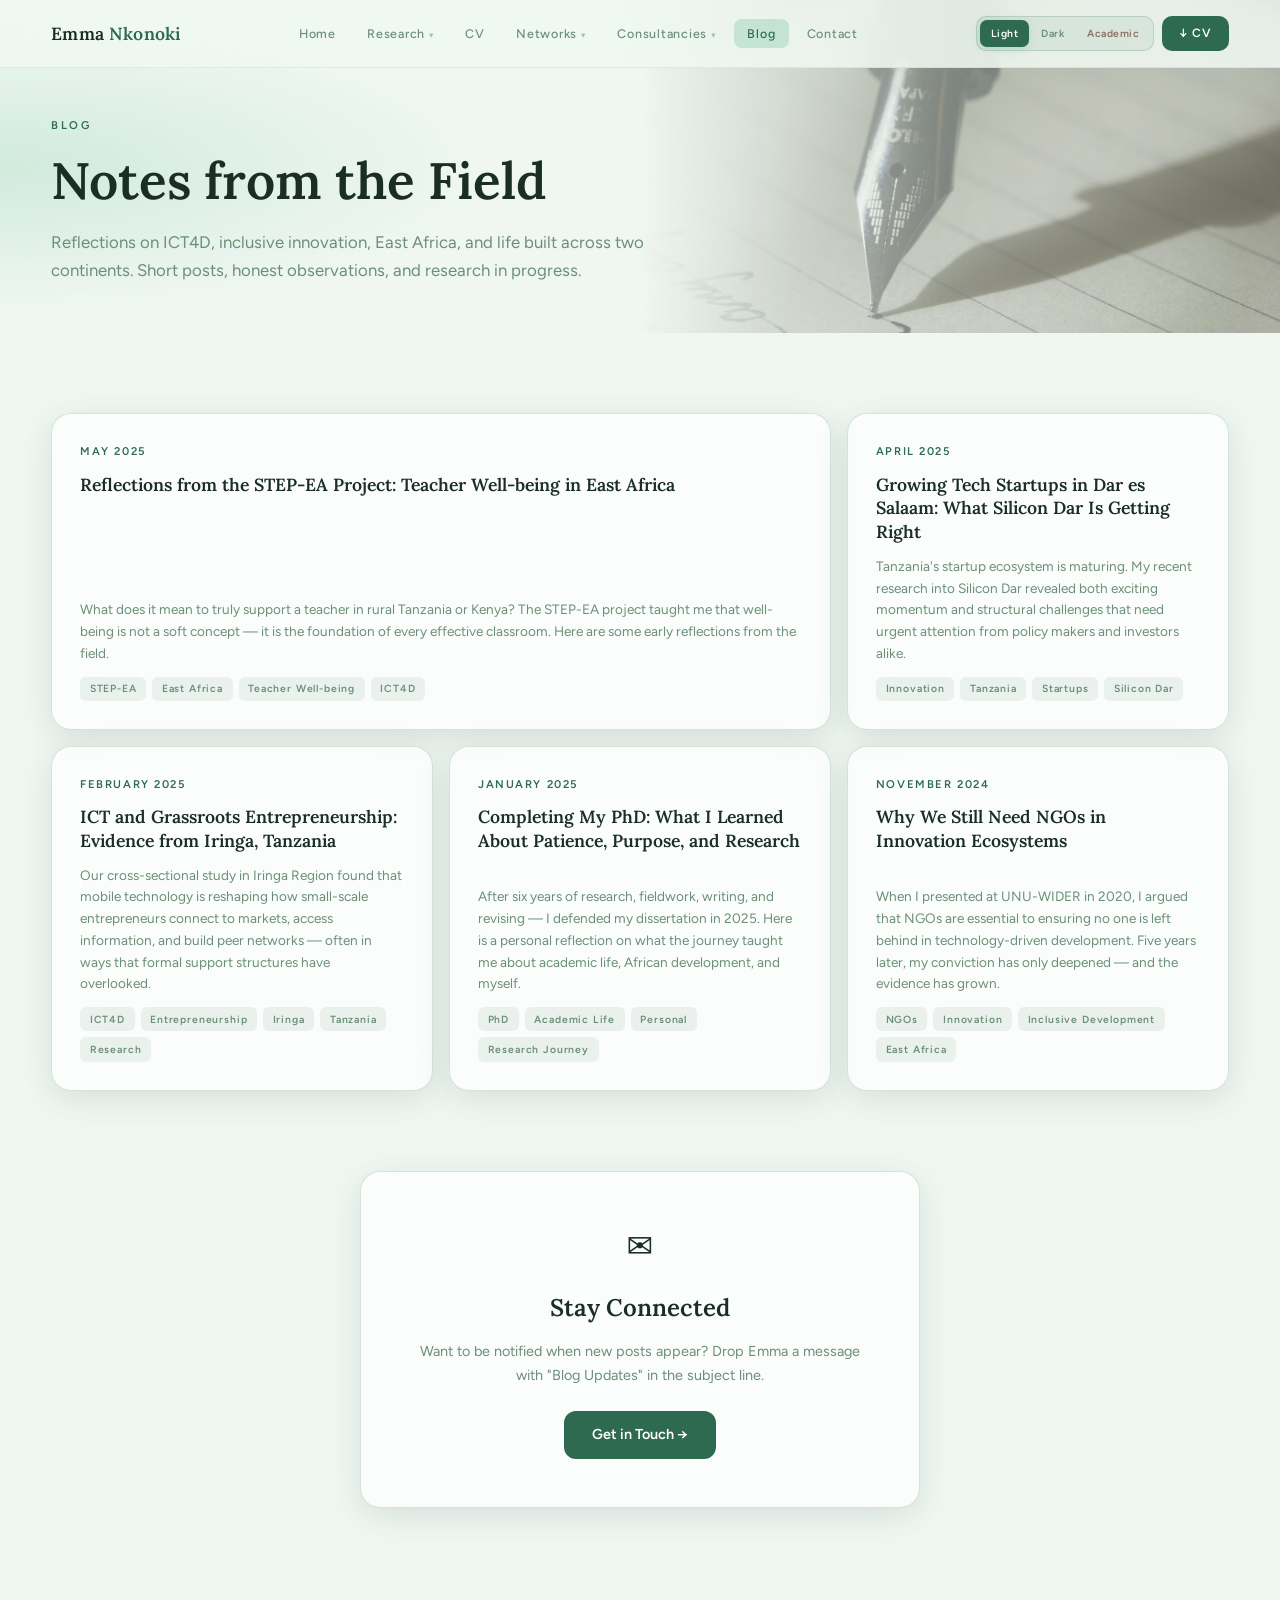
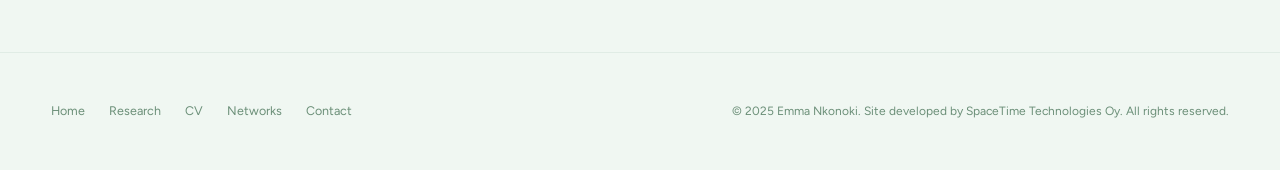
==== commit 63f8b912: "Update CV, contacts and institution from 2026 CV" ====
--- a/blog/index.html
+++ b/blog/index.html
@@ -3,8 +3,8 @@
 <head>
   <meta charset="UTF-8" />
   <meta name="viewport" content="width=device-width, initial-scale=1.0" />
-  <meta name="description" content="Blog by Dr. Emma Nkonoki — reflections on ICT4D, East Africa, innovation, and life between two continents." />
-  <title>Blog — Dr. Emma Nkonoki</title>
+  <meta name="description" content="Blog by Dr. Emma Nkonoki - reflections on ICT4D, East Africa, innovation, and life between two continents." />
+  <title>Blog - Dr. Emma Nkonoki</title>
   <link rel="preconnect" href="https://fonts.googleapis.com" />
   <link rel="preconnect" href="https://fonts.gstatic.com" crossorigin />
   <link href="https://fonts.googleapis.com/css2?family=Lora:ital,wght@0,400;0,500;0,600;0,700;1,400;1,500&family=Figtree:wght@300;400;500;600;700&display=swap" rel="stylesheet" />
@@ -129,7 +129,7 @@
 <footer class="footer" role="contentinfo">
   <div class="container">
     <div class="footer-inner">
-      <div class="footer-logo">Emma <span>Nkonoki</span></div>
+      
       <nav class="footer-links" aria-label="Footer navigation">
         <a href="../index.html">Home</a>
         <a href="../research.html">Research</a>
@@ -137,7 +137,7 @@
         <a href="../activities.html">Networks</a>
         <a href="../contact.html">Contact</a>
       </nav>
-      <p class="footer-copy">© 2025 Emma Nkonoki · University of Turku</p>
+      <p class="footer-copy">© 2025 Emma Nkonoki. Site developed by SpaceTime Technologies Oy. All rights reserved.</p>
     </div>
   </div>
 </footer>
--- a/css/styles.css
+++ b/css/styles.css
@@ -573,6 +573,7 @@
   width: 100%; height: 100%;
   object-fit: cover;
   object-position: center top;
+  border-radius: var(--radius);
 }
 
 /* Tagline Card */
@@ -1783,6 +1784,7 @@
   object-fit: cover;
   transition: transform 0.45s ease;
   display: block;
+  border-radius: var(--radius) var(--radius) 0 0;
 }
 .engage-img--sm img { height: 160px; }
 .engage-card--featured .engage-img img { height: 300px; }
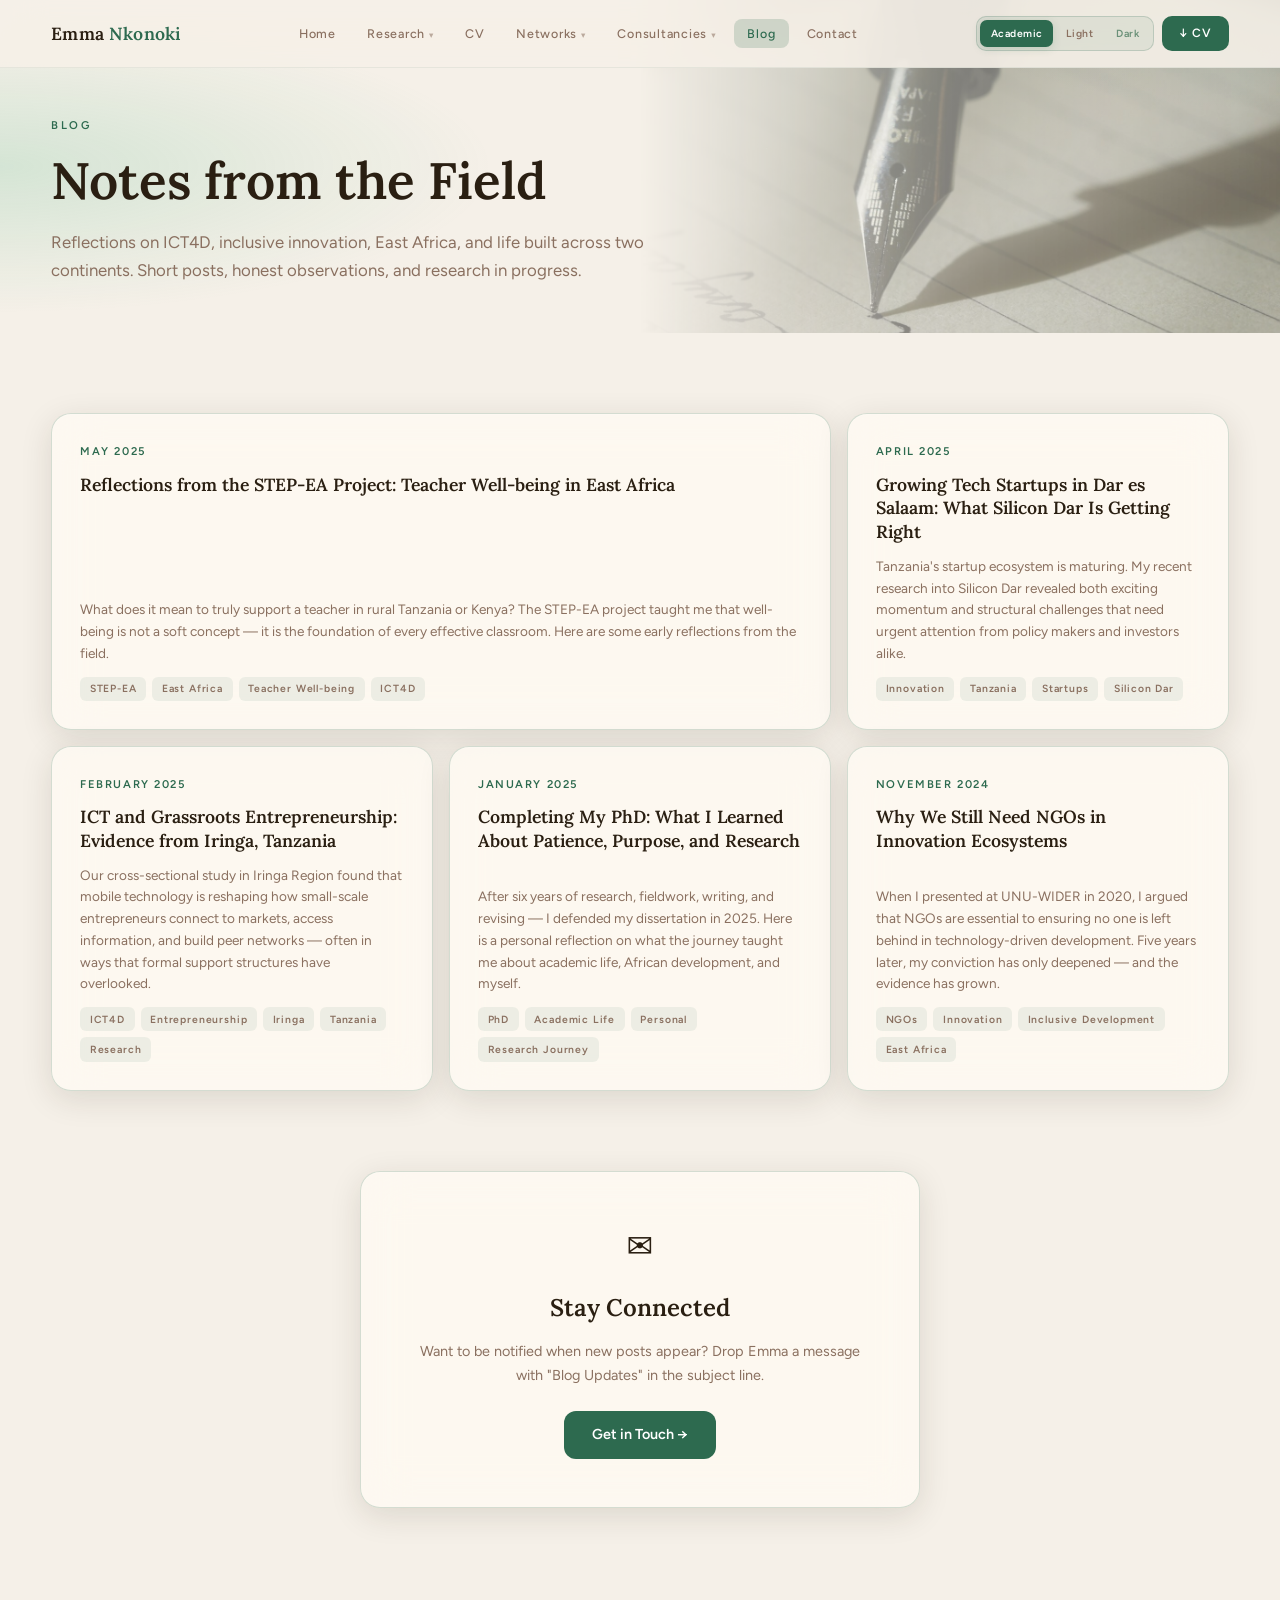
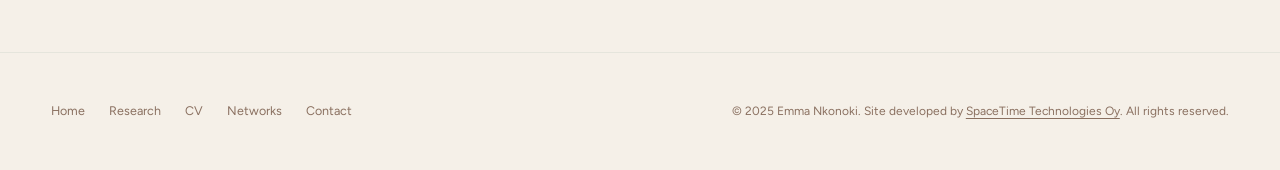
==== commit dcae6295: "Bento skills grid, SpaceTime footer link, social links, rounded images" ====
--- a/blog/index.html
+++ b/blog/index.html
@@ -1,5 +1,5 @@
 <!DOCTYPE html>
-<html lang="en" data-theme="light">
+<html lang="en" data-theme="academic">
 <head>
   <meta charset="UTF-8" />
   <meta name="viewport" content="width=device-width, initial-scale=1.0" />
@@ -42,9 +42,9 @@
     </ul>
     <div class="nav-actions">
       <div class="theme-switcher" role="group" aria-label="Select theme">
-        <button class="theme-btn active" data-theme="light">Light</button>
+        <button class="theme-btn active" data-theme="academic">Academic</button>
+        <button class="theme-btn" data-theme="light">Light</button>
         <button class="theme-btn" data-theme="dark">Dark</button>
-        <button class="theme-btn" data-theme="academic">Academic</button>
       </div>
       <a href="#" class="nav-cta">↓ CV</a>
     </div>
@@ -68,9 +68,9 @@
   <a href="index.html" role="menuitem">Blog</a>
   <a href="../contact.html" role="menuitem">Contact</a>
   <div style="border-top:1px solid var(--border-light);padding-top:1rem;margin-top:0.5rem;display:flex;gap:6px;">
+    <button class="theme-btn" data-theme="academic" style="flex:1;border:1px solid var(--border);border-radius:8px;padding:0.4rem;">Academic</button>
     <button class="theme-btn" data-theme="light" style="flex:1;border:1px solid var(--border);border-radius:8px;padding:0.4rem;">Light</button>
     <button class="theme-btn" data-theme="dark"  style="flex:1;border:1px solid var(--border);border-radius:8px;padding:0.4rem;">Dark</button>
-    <button class="theme-btn" data-theme="academic" style="flex:1;border:1px solid var(--border);border-radius:8px;padding:0.4rem;">Academic</button>
   </div>
 </div>
 
@@ -137,7 +137,7 @@
         <a href="../activities.html">Networks</a>
         <a href="../contact.html">Contact</a>
       </nav>
-      <p class="footer-copy">© 2025 Emma Nkonoki. Site developed by SpaceTime Technologies Oy. All rights reserved.</p>
+      <p class="footer-copy">© 2025 Emma Nkonoki. Site developed by <a href="https://learning254.com" target="_blank" rel="noopener noreferrer" style="color:inherit;text-decoration:underline;text-underline-offset:3px;">SpaceTime Technologies Oy</a>. All rights reserved.</p>
     </div>
   </div>
 </footer>
--- a/css/styles.css
+++ b/css/styles.css
@@ -1047,7 +1047,7 @@
 .skills-bento {
   display: grid;
   grid-template-columns: repeat(4, 1fr);
-  grid-auto-rows: 70px;
+  grid-auto-rows: 82px;
   gap: 10px;
 }
 
@@ -1056,30 +1056,84 @@
   align-items: center;
   justify-content: center;
   text-align: center;
-  padding: 0.75rem;
+  padding: 0.85rem 1rem;
   border-radius: var(--radius-sm);
-  font-size: 0.78rem;
+  font-size: 0.8rem;
   font-weight: 500;
   color: var(--text-mid);
   background: var(--surface);
   border: 1px solid var(--border);
   transition: all var(--transition);
   cursor: default;
+  line-height: 1.35;
 }
 
 .skill-cell:hover {
   background: var(--accent);
   border-color: var(--accent);
   color: white;
-  transform: scale(1.03);
-}
-
-.skill-cell.lg { grid-column: span 2; grid-row: span 2; font-size: 0.95rem; font-weight: 600; }
-.skill-cell.md { grid-column: span 2; }
+  transform: scale(1.02);
+}
+.skill-cell:hover small { color: rgba(255,255,255,0.8); }
+
+/* Size variants */
+.skill-cell.c2r2 { grid-column: span 2; grid-row: span 2; font-size: 1rem; font-weight: 700; }
+.skill-cell.c2r1 { grid-column: span 2; }
+.skill-cell.c1r2 { grid-row: span 2; flex-direction: column; gap: 0.4rem; }
+.skill-cell.c1r1 { /* default */ }
+
+/* Inner layout for feature cells */
+.skill-inner {
+  display: flex;
+  flex-direction: column;
+  align-items: center;
+  gap: 0.35rem;
+}
+.skill-icon { font-size: 1.6rem; line-height: 1; }
+.skill-cell small {
+  display: block;
+  font-size: 0.7rem;
+  font-weight: 400;
+  color: var(--text-muted);
+  margin-top: 0.15rem;
+}
+
+/* Colour variants */
 .skill-cell.accent {
   background: var(--accent-glow);
-  border-color: rgba(82,183,136,0.3);
+  border-color: rgba(82,183,136,0.35);
   color: var(--accent);
+}
+.skill-cell.accent small { color: var(--accent); opacity: 0.75; }
+.skill-cell.accent-soft {
+  background: rgba(82,183,136,0.07);
+  border-color: rgba(82,183,136,0.2);
+  color: var(--text);
+}
+.skill-cell.lang {
+  font-size: 0.78rem;
+  gap: 0.3rem;
+  flex-direction: row;
+  flex-wrap: wrap;
+  justify-content: center;
+}
+.skill-cell.lang small {
+  font-size: 0.68rem;
+  color: var(--text-muted);
+  margin-top: 0;
+}
+
+/* Responsive */
+@media (max-width: 900px) {
+  .skills-bento { grid-template-columns: repeat(3, 1fr); }
+  .skill-cell.c2r2 { grid-column: span 2; }
+  .skill-cell.c2r1 { grid-column: span 2; }
+}
+@media (max-width: 600px) {
+  .skills-bento { grid-template-columns: repeat(2, 1fr); grid-auto-rows: 70px; }
+  .skill-cell.c2r2 { grid-column: span 2; }
+  .skill-cell.c2r1 { grid-column: span 2; }
+  .skill-cell.c1r2 { grid-row: span 1; }
 }
 
 /* ─── AFFILIATION LOGOS ───────────────────────────────── */
@@ -1609,7 +1663,6 @@
   .intro-grid { grid-template-columns: 1fr; gap: 2rem; }
   .blog-grid { grid-template-columns: 1fr 1fr; }
   .blog-card.featured { grid-column: span 2; }
-  .skills-bento { grid-template-columns: repeat(3, 1fr); }
 }
 
 @media (max-width: 768px) {
@@ -1641,9 +1694,7 @@
   .section-header { flex-direction: column; align-items: flex-start; }
   .affil-grid { grid-template-columns: repeat(2, 1fr); }
   .affil-card.wide { grid-column: span 1; }
-  .skills-bento { grid-template-columns: repeat(2, 1fr); }
-  .skill-cell.lg { grid-column: span 2; }
-  .skill-cell.md { grid-column: span 2; }
+  .skills-bento { grid-template-columns: repeat(2, 1fr); grid-auto-rows: 70px; }
   .form-grid { grid-template-columns: 1fr; }
   .form-group.full { grid-column: span 1; }
   .footer-inner { flex-direction: column; text-align: center; }
